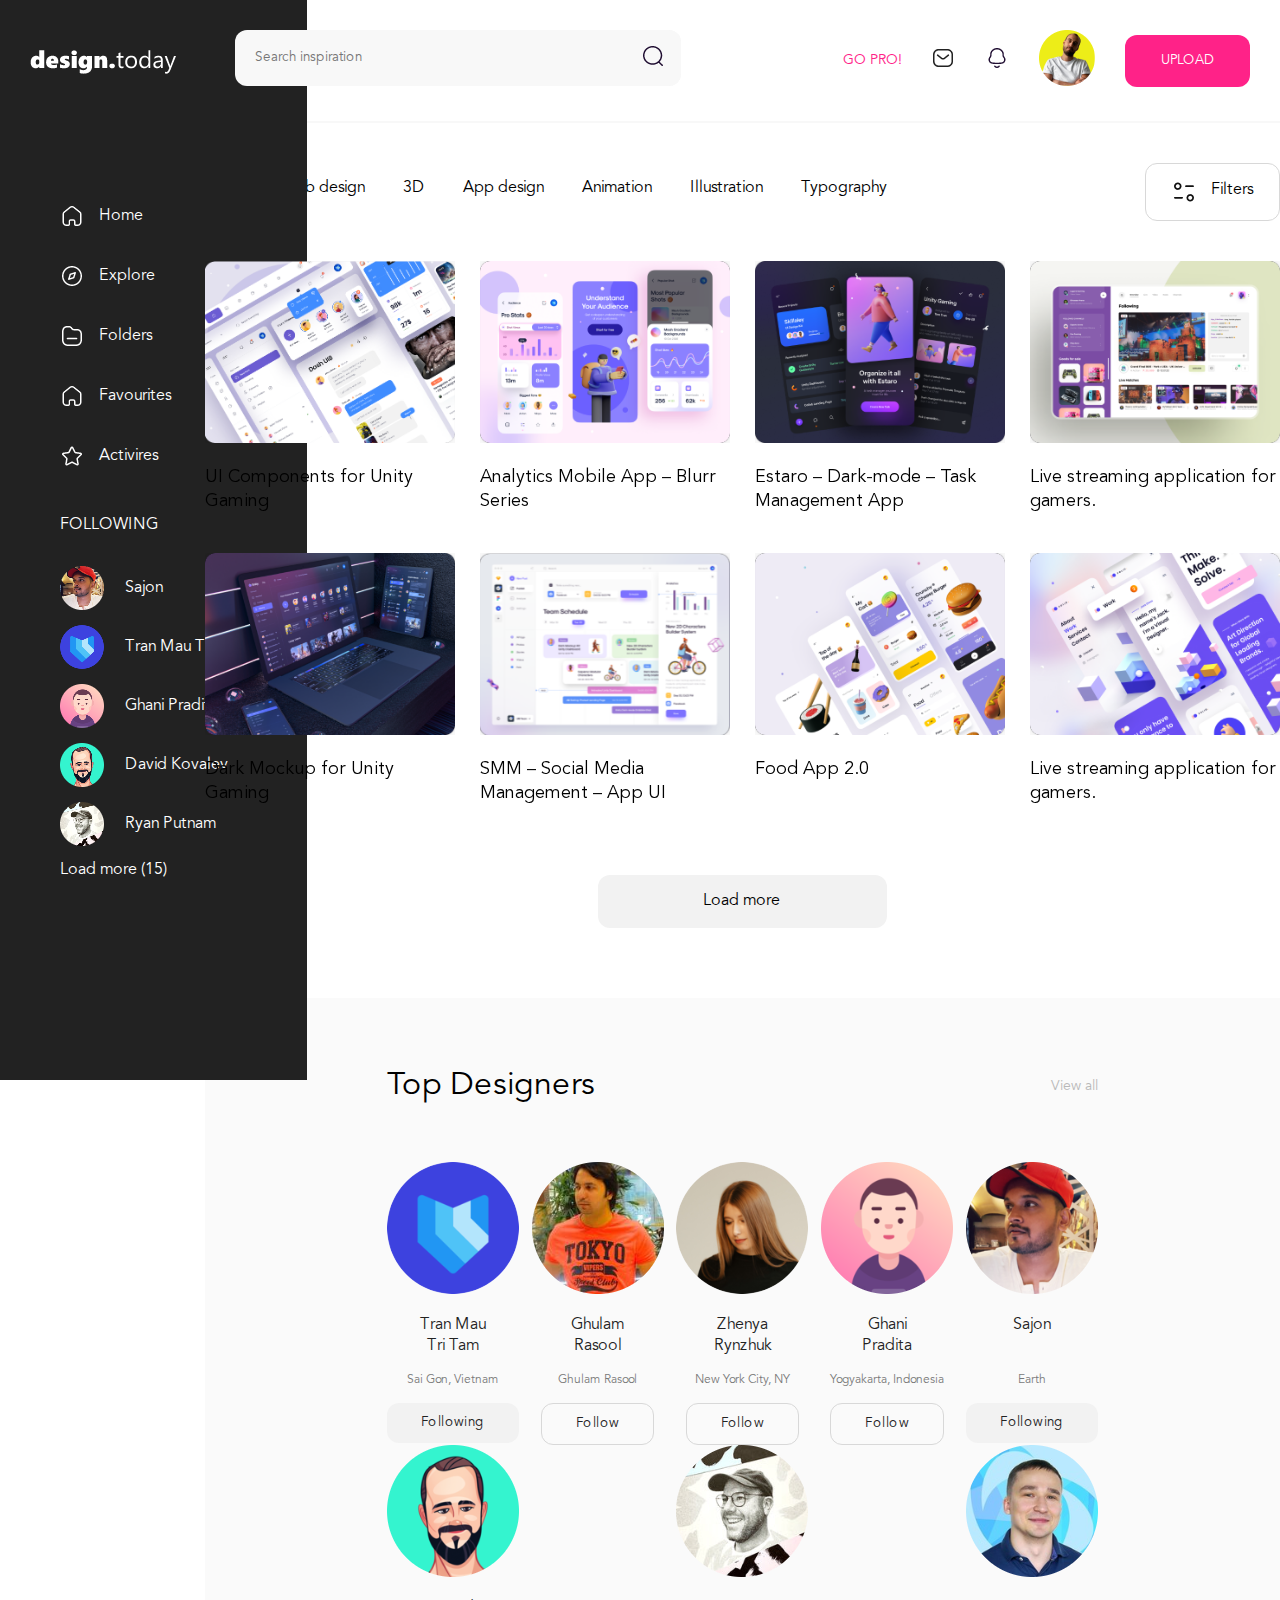
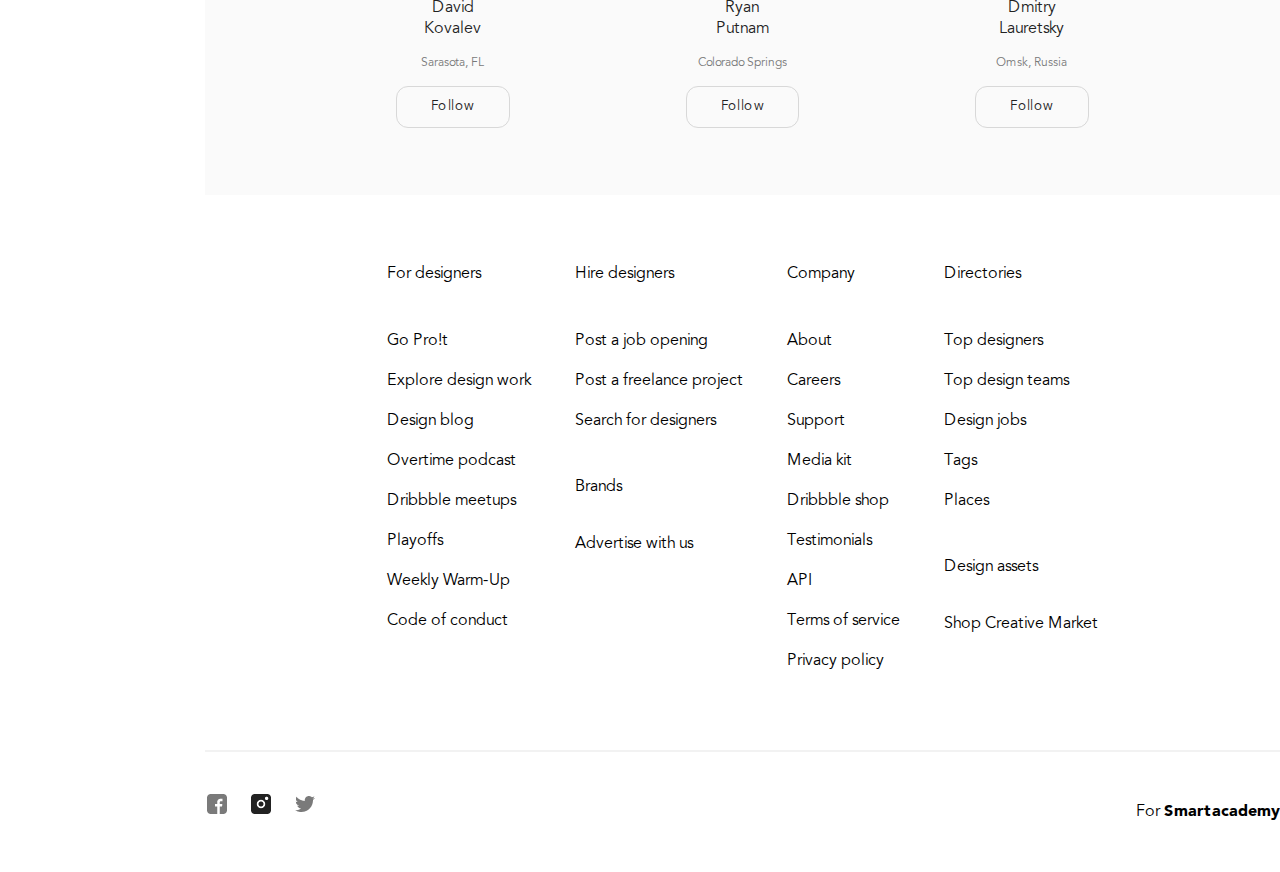
==== index.html @ cfc6f874 "Add html and style files" ====
<!DOCTYPE html>
<html lang="en">
  <head>
    <meta charset="UTF-8" />
    <meta http-equiv="X-UA-Compatible" content="IE=edge" />
    <meta name="description" content="Page for Designers" />
    <meta name="keywords" content="HTML, CSS" />
    <meta name="author" content="Tamar Putkaradze" />
    <meta property="og:url" content="https://ttamar.github.io/midterm_project/" />
    <meta property="og:type" content="article" />
    <meta property="og:title" content="Designers choise" />
    <meta
      property="og:description"
      content="Web design encompasses many different skills and disciplines in the production and maintenance of websites. The different areas of web design include web graphic design; user interface design; authoring, including standardised code and proprietary software; user experience design; and search engine optimization."
    />
    <meta
      property="og:image"
      content="https://cdn.searchenginejournal.com/wp-content/uploads/2020/01/which-web-design-platform-is-right-for-you-5e4d59fb941b9.png"
    />
    <meta name="viewport" content="width=device-width, initial-scale=1.0" />
    <link rel="stylesheet" href="styles/style.css" />
    <link rel="stylesheet" href="styles/font.css" />
    <title>Midterm-project</title>
  </head>
  <body>
    <div class="basegrid">
      <div class="sidebar">
        <div class="blackbackground">
          <div class="navbarcontainer">
            <div class="flex">
              <a href="#">
                <img src="images/design.today.png" alt="logo" />
              </a>
              <div>
                <img src="images/Group 7.png" alt="list" />
              </div>
            </div>
          </div>
          <div>
            <nav>
              <ul>
                <li>
                  <a href="#">
                    <img src="images/Component 5 – 2.png" alt="logo" />
                    <p>Home</p>
                  </a>
                </li>
                <li>
                  <a href="#">
                    <img src="images/Component 3 – 2.png" alt="logo" />
                    <p>Explore</p>
                  </a>
                </li>
                <li>
                  <a href="#">
                    <img src="images/Component 4 – 2.png" alt="logo" />
                    <p>Folders</p>
                  </a>
                </li>
                <li>
                  <a href="#">
                    <img src="images/Component 5 – 2.png" alt="logo" />
                    <p>Favourites</p>
                  </a>
                </li>
                <li>
                  <a href="#">
                    <img src="images/Component 8 – 2.png" alt="logo" />
                    <p>Activires</p>
                  </a>
                </li>
              </ul>
            </nav>
            <div class="followings">
              <p>FOLLOWING</p>
              <div class="followinglist">
                <div>
                  <img src="images/Rectangle 40.png" alt="Sajon" />
                  <p>Sajon</p>
                </div>
                <div>
                  <img src="images/Rectangle 41.png" alt="Tran" />
                  <p>Tran Mau Tri Tam</p>
                </div>
                <div>
                  <img src="images/Rectangle 42.png" alt="Ghani" />
                  <p>Ghani Pradita</p>
                </div>
                <div>
                  <img src="images/Rectangle 43.png" alt="David" />
                  <p>David Kovalev</p>
                </div>
                <div>
                  <img src="images/Rectangle 44.png" alt="Ryan" />
                  <p>Ryan Putnam</p>
                </div>
                <div>
                  <p>Load more (15)</p>
                </div>
              </div>
            </div>
          </div>
        </div>
      </div>
      <div class="maincontainer">
        <header>
          <form action="">
            <div>
              <input
                type="text"
                placeholder="Search inspiration"
                name="search"
              />
              <button>
                <img src="images/Component 9 – 2.png" alt="searchlogo" />
              </button>
            </div>
          </form>
          <div>
            <div class="profilenav">
              <div><p>go pro!</p></div>
              <div><img src="images/Component 11 – 2.png" alt="message" /></div>
              <div>
                <img src="images/Component 7 – 2.png" alt="notificationbell" />
              </div>
              <div>
                <a href="profile.html">
                  <img src="images/Group 33.png" alt="profilepicture" />
                </a>
              </div>
              <div><button>upload</button></div>
            </div>
          </div>
        </header>
        <section class="container">
          <div class="upperbar">
            <div>
              <ul class="flex">
                <li>All</li>
                <li>Web design</li>
                <li>3D</li>
                <li>App design</li>
                <li>Animation</li>
                <li>Illustration</li>
                <li>Typography</li>
              </ul>
            </div>
            <div class="filters">
              <img src="images/Group 18.png" alt="filters" />
              <p>Filters</p>
            </div>
          </div>
          <div class="grid">
            <div class="griditems">
              <div class="add">
                <img src="images/Component 10 – 1.png" alt="plus" />
                <img src="images/Component 6 – 2.png" alt="heart" />
              </div>
              <div>
                <img src="images/Rectangle 45@2x.png" alt="screenshot" />
              </div>
              <div>
                <p>UI Components for Unity Gaming</p>
              </div>
            </div>
            <div class="griditems">
              <div class="add">
                <img src="images/Component 10 – 1.png" alt="plus" />
                <img src="images/Component 6 – 2.png" alt="heart" />
              </div>
              <div>
                <img src="images/Rectangle 46.png" alt="screenshot" />
              </div>
              <div>
                <p>Analytics Mobile App – Blurr Series</p>
              </div>
            </div>
            <div class="griditems">
              <div class="add">
                <img src="images/Component 10 – 1.png" alt="plus" />
                <img src="images/Component 6 – 2.png" alt="heart" />
              </div>
              <div>
                <img src="images/Rectangle 477.png" alt="screenshot" />
              </div>
              <div>
                <p>Estaro – Dark-mode – Task Management App</p>
              </div>
            </div>
            <div class="griditems">
              <div class="add">
                <img src="images/Component 10 – 1.png" alt="plus" />
                <img src="images/Component 6 – 2.png" alt="heart" />
              </div>
              <div>
                <img src="images/Rectangle 488.png" alt="screenshot" />
              </div>
              <div>
                <p>Live streaming application for gamers.</p>
              </div>
            </div>
            <div class="griditems">
              <div class="add">
                <img src="images/Component 10 – 1.png" alt="plus" />
                <img src="images/Component 6 – 2.png" alt="heart" />
              </div>
              <div>
                <img src="images/Rectangle 45.png" alt="screenshot" />
              </div>
              <div>
                <p>Dark Mockup for Unity Gaming</p>
              </div>
            </div>
            <div class="griditems">
              <div class="add">
                <img src="images/Component 10 – 1.png" alt="plus" />
                <img src="images/Component 6 – 2.png" alt="heart" />
              </div>
              <div>
                <img src="images/Rectangle 466.png" alt="screenshot" />
              </div>
              <div>
                <p>SMM – Social Media Management – App UI</p>
              </div>
            </div>
            <div class="griditems">
              <div class="add">
                <img src="images/Component 10 – 1.png" alt="plus" />
                <img src="images/Component 6 – 2.png" alt="heart" />
              </div>
              <div>
                <img src="images/Rectangle 47.png" alt="screenshot" />
              </div>
              <div>
                <p>Food App 2.0</p>
              </div>
            </div>
            <div class="griditems">
              <div class="add">
                <img src="images/Component 10 – 1.png" alt="plus" />
                <img src="images/Component 6 – 2.png" alt="heart" />
              </div>
              <div>
                <img src="images/Rectangle 48.png" alt="screenshot" />
              </div>
              <div>
                <p>Live streaming application for gamers.</p>
              </div>
            </div>
          </div>
          <div class="more">
            <p>Load more</p>
          </div>
        </section>
        <section class="greyback">
          <div class="topdesigners">
            <div class="headline flex">
              <p class="description">Top Designers</p>
              <p class="viewall">View all</p>
            </div>
            <div class="topprofiles">
              <div class="topitems">
                <a href="profile.html">
                  <img src="images/Rectangle 65.png" alt="profilepicture" />
                </a>
                <a href="profile.html" class="username">
                  <p class="username">Tran Mau Tri Tam</p>
                </a>
                <p class="location">Sai Gon, Vietnam</p>
                <button class="activefollow">Following</button>
              </div>
              <div class="topitems">
                <a href="profile.html">
                  <img src="images/Rectangle 69.png" alt="profilepicture" />
                </a>
                <a href="profile.html" class="username">
                  <p class="username">Ghulam Rasool</p>
                </a>
                <p class="location">Ghulam Rasool</p>
                <button class="disactive">Follow</button>
              </div>
              <div class="topitems">
                <a href="profile.html">
                  <img src="images/Rectangle 66.png" alt="profilepicture" />
                </a>
                <a href="profile.html" class="username">
                  <p class="username">Zhenya Rynzhuk</p>
                </a>
                <p class="location">New York City, NY</p>
                <button class="disactive">Follow</button>
              </div>
              <div class="topitems">
                <a href="profile.html">
                  <img src="images/Rectangle 70.png" alt="profilepicture" />
                </a>
                <a href="profile.html" class="username">
                  <p class="username">Ghani Pradita</p>
                </a>
                <p class="location">Yogyakarta, Indonesia</p>
                <button class="disactive">Follow</button>
              </div>
              <div class="topitems">
                <a href="profile.html">
                  <img src="images/Rectangle 67.png" alt="profilepicture" />
                </a>
                <a href="profile.html" class="username">
                  <p class="username smallname">Sajon</p>
                </a>
                <p class="location">Earth</p>
                <button class="activefollow">Following</button>
              </div>
              <div class="topitems">
                <a href="profile.html">
                  <img src="images/Rectangle 71.png" alt="profilepicture" />
                </a>
                <a href="profile.html" class="username">
                  <p class="username">David Kovalev</p>
                </a>
                <p class="location">Sarasota, FL</p>
                <button class="disactive">Follow</button>
              </div>
              <div class="topitems">
                <a href="profile.html">
                  <img src="images/Rectangle 68.png" alt="profilepicture" />
                </a>
                <a href="profile.html" class="username">
                  <p class="username">Ryan Putnam</p>
                </a>
                <p class="location">Colorado Springs</p>
                <button class="disactive">Follow</button>
              </div>
              <div class="topitems">
                <a href="profile.html">
                  <img src="images/Rectangle 72.png" alt="profilepicture" />
                </a>
                <a href="profile.html" class="username">
                  <p class="username">Dmitry Lauretsky</p>
                </a>
                <p class="location">Omsk, Russia</p>
                <button class="disactive">Follow</button>
              </div>
            </div>
          </div>
        </section>
        <section class="flex upperinfo">
          <div class="columnflex">
            <div>
              <p>For designers</p>
            </div>
            <div>
              <ul>
                <li>Go Pro!t</li>
                <li>Explore design work</li>
                <li>Design blog</li>
                <li>Overtime podcast</li>
                <li>Dribbble meetups</li>
                <li>Playoffs</li>
                <li>Weekly Warm-Up</li>
                <li>Code of conduct</li>
              </ul>
            </div>
          </div>
          <div class="columnflex">
            <div>
              <p>Hire designers</p>
            </div>
            <div>
              <ul>
                <li>Post a job opening</li>
                <li>Post a freelance project</li>
                <li>Search for designers</li>
              </ul>
            </div>
            <div>
              <p>Brands</p>
            </div>
            <div>
              <p>Advertise with us</p>
            </div>
          </div>
          <div class="columnflex">
            <div>
              <p>Company</p>
            </div>
            <div>
              <ul>
                <li>About</li>
                <li>Careers</li>
                <li>Support</li>
                <li>Media kit</li>
                <li>Dribbble shop</li>
                <li>Testimonials</li>
                <li>API</li>
                <li>Terms of service</li>
                <li>Privacy policy</li>
              </ul>
            </div>
          </div>
          <div class="columnflex">
            <div>
              <p>Directories</p>
            </div>
            <div>
              <ul>
                <li>Top designers</li>
                <li>Top design teams</li>
                <li>Design jobs</li>
                <li>Tags</li>
                <li>Places</li>
              </ul>
            </div>
            <div>
              <p>Design assets</p>
            </div>
            <div>
              <p>Shop Creative Market</p>
            </div>
          </div>
        </section>
        <footer>
          <div class="socialnetwork">
            <img src="images/Component 12 – 2.png" alt="facebook" />
            <img src="images/Component 13 – 2.png" alt="instagram" />
            <img src="images/Component 14 – 2.png" alt="twitter" />
          </div>
          <div class="smartlogo">
            <span class="smartlogostart">For</span>
            <span class="smartlogoend">Smartacademy</span>
          </div>
        </footer>
      </div>
    </div>
  </body>
</html>
---- styles/style.css ----
* {
  margin: 0;
  padding: 0;
  box-sizing: border-box;
  font-family: "Avenir LT Std";
}
body {
  max-width: 1920px;
  width: 100%;
  margin: 0 auto;
}
ul {
  list-style-type: none;
}
a {
  text-decoration: none;
}
.basegrid {
  display: grid;
  grid-template-columns: 16% 84%;
  position: relative;
}
.blackbackground {
  background-color: #222222;
  padding: 42px 30px;
  height: 1080px;
  position: fixed;
}
.flex {
  display: flex;
  justify-content: space-between;
  justify-items: center;
}
nav {
  margin-top: 106px;
}
ul {
  padding: 0;
}
li a {
  display: flex;
  align-items: center;
  gap: 15px;
  color: #ffffff;
  padding: 18px 30px;
  border-radius: 12px;
}
li a:hover {
  background-color: #ff2288;
  color: #ffffff;
}
.blackbackground p {
  margin: 0;
}
.navigationlist img,
footer img {
  width: 24px;
  height: 24px;
}
.followers {
  padding: 30px auto;
}

.followings {
  color: #ffffff;
  padding: 30px;
}
.followinglist {
  display: grid;
  grid-template-rows: repeat(5, 1fr);
  grid-gap: 15px;
  margin-top: 31px;
}
.followinglist div {
  display: flex;
  align-items: center;
  gap: 21px;
}
header {
  display: flex;
  justify-content: space-between;
  max-width: 1485px;
  width: 100%;
  padding: 30px;
  margin: 0 auto;
  border: 2px #f8f8f8;
  border-bottom-style: solid;
}
/* .container{
  padding: 30px;
  max-width: ;
} */
button {
  border: none;
}
form {
  max-width: 446px;
  width: 100%;
}
input {
  max-width: 446px;
  width: 100%;
  height: 56px;
  background-color: #f8f8f8;
  padding-inline-start: 20px;
  border: none;
  border-radius: 12px;
}
input:focus {
  outline: none;
}
form div {
  max-width: 446px;
  position: relative;
  top: 0;
  left: 0;
}
form button {
  position: absolute;
  right: 0;
  background-color: #f8f8f8;
  width: 56px;
  height: 56px;
  cursor: pointer;
  border-radius: 12px;
}
.profilenav {
  display: flex;
  gap: 30px;
  align-items: center;
  max-width: 420px;
  width: 100%;
  text-transform: uppercase;
  color: #ff2288;
  font-size: 14px;
}
.profilenav p {
  margin: 0;
}
.profilenav button {
  padding: 18px 36px;
  background-color: #ff2288;
  color: #ffffff;
  text-transform: uppercase;
  border-radius: 12px;
}
.heafderprofileimage {
  padding: 16px;
  border: 2px solid #e7e7e7;
  border-radius: 28px;
}
.container {
  max-width: 1231px;
  width: 100%;
  margin: 0 auto;
  padding-top: 40px;
}
.upperbar li {
  padding: 16px 19px;
}
.upperbar li:hover {
  background-color: #f2f2f2;
  border-radius: 12px;
}
.upperbar {
  display: flex;
  justify-content: space-between;
  justify-items: center;
  font-size: 16px;
  margin-bottom: 40px;
}
.filters {
  display: flex;
  justify-content: space-between;
  gap: 15px;
  padding: 16px 26px;
  border: 1px solid #d8d8d8;
  border-radius: 12px;
}
.filters img {
  width: 24px;
  height: 24px;
}
.filters p {
  height: 21px;
  line-height: 21px;
}
.grid {
  display: grid;
  grid-template-columns: repeat(4, 1fr);
  row-gap: 40px;
  column-gap: 25px;
  position: relative;
}
.grid img {
  max-width: 289px;
  width: 100%;
  height: auto;
}
.grid p {
  max-width: 289px;
  font-size: 18px;
  line-height: 24px;
  margin-top: 16px;
}
.griditems {
  position: relative;
  top: 0;
  left: 0;
}
.add img {
  background-color: #ffffff;
  border-radius: 12px;
}
.add {
  display: grid;
  grid-template-rows: repeat(2, 1fr);
  grid-gap: 5px;
  position: absolute;
  left: 20px;
  top: 20px;
  visibility: hidden;
}
.griditems:hover .add{
  visibility: visible;
}

.add img {
  padding: 5px;
}
.more {
  max-width: 289px;
  width: 100%;
  padding: 16px 105px;
  margin: 70px auto;
  border-radius: 12px;
  font-size: 16px;
  line-height: 21px;
  background-color: #f2f2f2;
}
.upperinfo {
  max-width: 1094px;
  margin: 69px 182px;
  font-size: 16px;
  line-height: 21px;
}
.greyback {
  background-color: #fafafa;
  padding: 67px 182px;
}
.topdesigners {
  max-width: 1231px;
  width: 100%;
}
.description {
  font-size: 32px;
  line-height: 43px;
}
.viewall {
  color: #222222;
  font-size: 14px;
  line-height: 19px;
  opacity: 0.3;
}
.topprofiles {
  margin-top: 54px;
  display: flex;
  justify-content: space-between;
  flex-wrap: wrap;
}
.topitems {
  display: flex;
  flex-direction: column;
  gap: 15px;
  align-items: center;
}
.username {
  color: #222222;
  max-width: 70px;
  width: 100%;
  text-align: center;
  font-size: 16px;
  line-height: 21px;
}
.smallname {
  height: 42px;
}
.location {
  color: #222222;
  opacity: 0.6;
  font-size: 12px;
  line-height: 16px;
}
.disactive {
  padding: 12px 34px;
  letter-spacing: 0.42px;
  color: #222222;
  border: 1px solid #d8d8d8;
  border-radius: 12px;
  background-color: #fafafa;
  cursor: pointer;
}
.activefollow {
  border: none;
  padding: 12px 34px;
  letter-spacing: 0.42px;
  color: #222222;
  border-radius: 12px;
  background-color: #f2f2f2;
  cursor: pointer;
}
.columnflex {
  display: flex;
  flex-direction: column;
  gap: 36px;
}
.headline {
  align-items: center;
}
.upperinfo li {
  line-height: 40px;
}
section {
  margin-top: 70px;
}
.prices{
  margin-bottom: 131px;
}
.table {
  max-width: 1231px;
  width: 100%;
  margin: 0 auto;
}
th{
  text-align: left;
  font-weight: normal;
  font-size: 18px;
  line-height: 24px;
  padding: 30px 15px;
  border-bottom: 2px solid #E7E7E7;
}
td {
  text-align: left;
  color: #AFAFAF;
  font-size: 16px;
  line-height: 21px;
  padding: 30px 15px;
  border-bottom: 2px solid #E7E7E7;
}
tr:hover td{
  color: #222222;
  background-color: #F2F2F2;
}
table{
  border-collapse: collapse;
}
tr{
  border-radius: 12px;
}
.pink td{
  color: #ff2288;
}
.pink:hover td{
  background-color: #ff2288;
  color: #222222;
}
.last td{
  border-bottom: none;
}
footer {
  max-width: 1231px;
  width: 100%;
  display: flex;
  justify-content: space-between;
  border: 2px #f2f2f2;
  border-top-style: solid;
  padding: 40px 0;
  margin: 0 auto;
}
.socialnetwork {
  display: flex;
  gap: 20px;
}
.smartlogoend {
  font-weight: bold;
}
.smartlogo {
  font-size: 16px;
  line-height: 40px;
}
---- styles/font.css ----
@font-face {
    font-family: 'Avenir LT Std';
    src: url('../fonts/AvenirLTStd-Black.woff2') format('woff2'),
        url('../fonts/AvenirLTStd-Black.woff') format('woff'),
        url('../fonts/AvenirLTStd-Black.ttf') format('truetype');
    font-weight: 900;
    font-style: normal;
    font-display: swap;
}

@font-face {
    font-family: 'Avenir LT Std';
    src: url('../fonts/AvenirLTStd-Book.woff2') format('woff2'),
        url('../fonts/AvenirLTStd-Book.woff') format('woff'),
        url('../fonts/AvenirLTStd-Book.ttf') format('truetype');
    font-weight: normal;
    font-style: normal;
    font-display: swap;
}
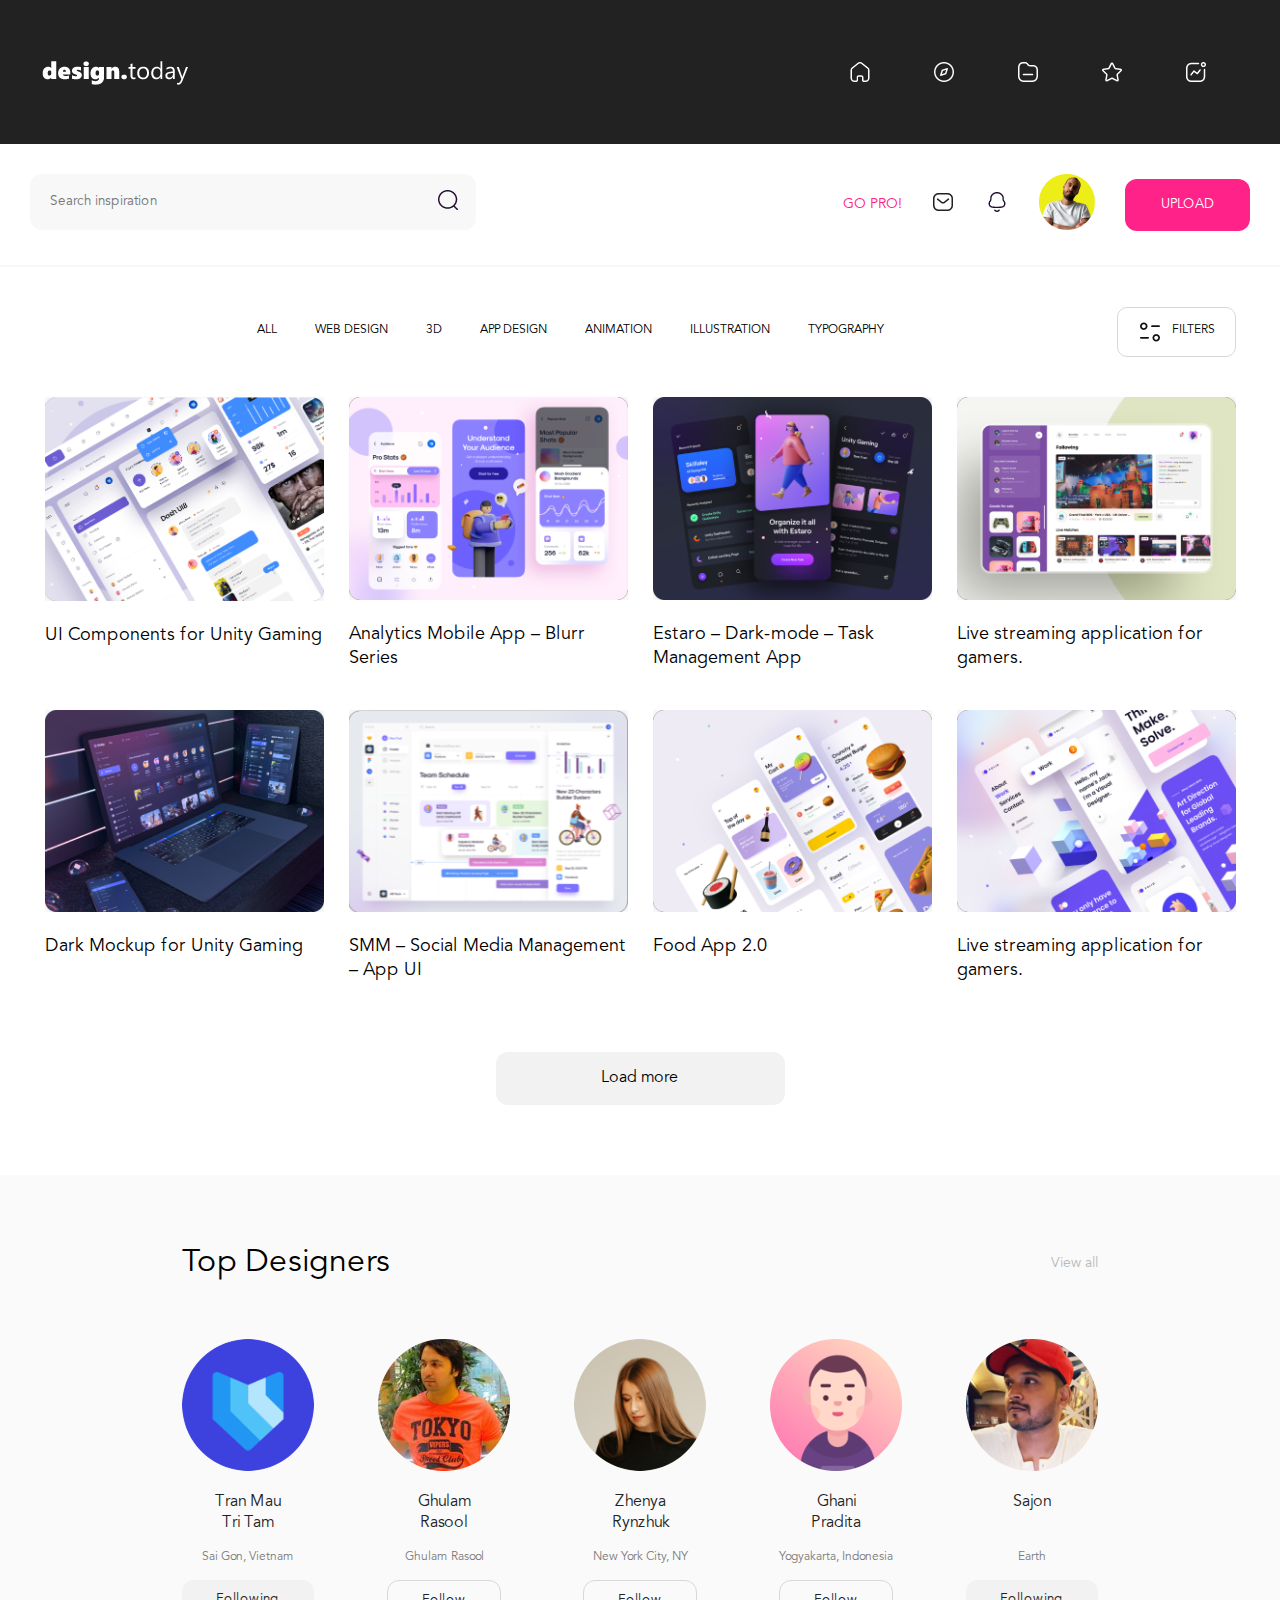
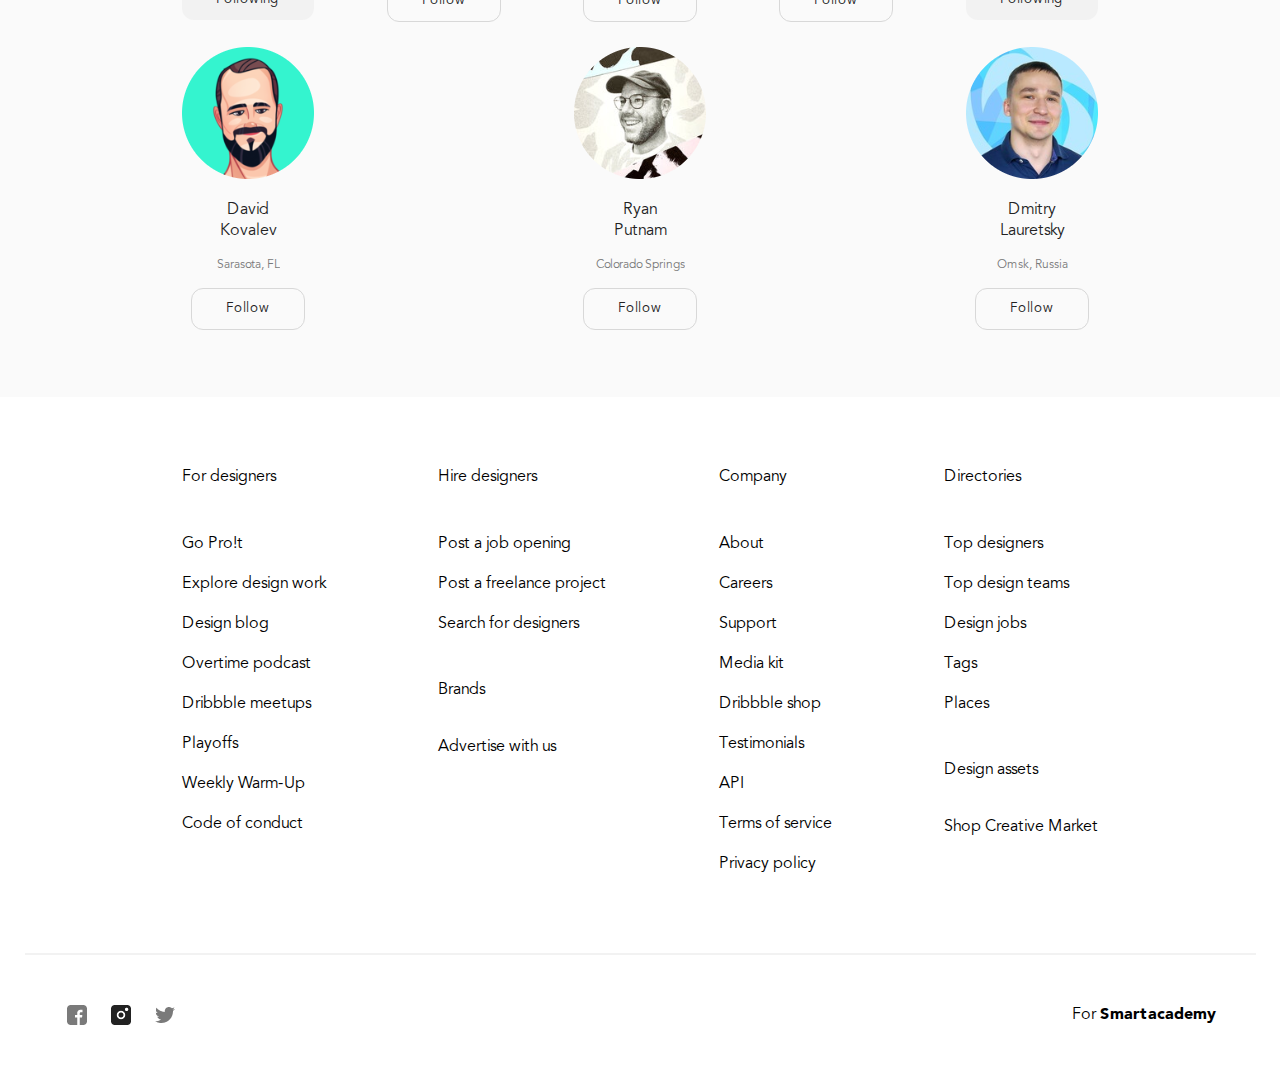
==== commit 9e830177: "add for every resolution" ====
--- a/index.html
+++ b/index.html
@@ -6,7 +6,10 @@
     <meta name="description" content="Page for Designers" />
     <meta name="keywords" content="HTML, CSS" />
     <meta name="author" content="Tamar Putkaradze" />
-    <meta property="og:url" content="https://ttamar.github.io/midterm_project/" />
+    <meta
+      property="og:url"
+      content="https://ttamar.github.io/midterm_project/"
+    />
     <meta property="og:type" content="article" />
     <meta property="og:title" content="Designers choise" />
     <meta
@@ -59,13 +62,13 @@
                 </li>
                 <li>
                   <a href="#">
-                    <img src="images/Component 5 – 2.png" alt="logo" />
+                    <img src="images/Component 8 – 2.png" alt="logo" />
                     <p>Favourites</p>
                   </a>
                 </li>
                 <li>
                   <a href="#">
-                    <img src="images/Component 8 – 2.png" alt="logo" />
+                    <img src="images/Component 1 – 2.png" alt="logo" />
                     <p>Activires</p>
                   </a>
                 </li>
@@ -103,6 +106,51 @@
         </div>
       </div>
       <div class="maincontainer">
+        <div class="unvisibleheader">
+          <div class="blackheader">
+            <div class="blackheadernav flex">
+              <div class="headerlogo">
+                <a href="#">
+                  <img src="images/design.today.png" alt="logo" />
+                </a>
+              </div>
+              <div class="black_nav">
+                <ul class="flex">
+                  <li>
+                    <a href="#">
+                      <img src="images/Component 5 – 2.png" alt="logo" />
+                      <p>Home</p>
+                    </a>
+                  </li>
+                  <li>
+                    <a href="#">
+                      <img src="images/Component 3 – 2.png" alt="logo" />
+                      <p>Explore</p>
+                    </a>
+                  </li>
+                  <li>
+                    <a href="#">
+                      <img src="images/Component 4 – 2.png" alt="logo" />
+                      <p>Folders</p>
+                    </a>
+                  </li>
+                  <li>
+                    <a href="#">
+                      <img src="images/Component 8 – 2.png" alt="logo" />
+                      <p>Favourites</p>
+                    </a>
+                  </li>
+                  <li>
+                    <a href="#">
+                      <img src="images/Component 1 – 2.png" alt="logo" />
+                      <p>Activires</p>
+                    </a>
+                  </li>
+                </ul>
+              </div>
+            </div>
+          </div>
+        </div>
         <header>
           <form action="">
             <div>
@@ -118,9 +166,11 @@
           </form>
           <div>
             <div class="profilenav">
-              <div><p>go pro!</p></div>
-              <div><img src="images/Component 11 – 2.png" alt="message" /></div>
-              <div>
+              <div class="gopro"><p>go pro!</p></div>
+              <div class="message">
+                <img src="images/Component 11 – 2.png" alt="message" />
+              </div>
+              <div class="notificationbell">
                 <img src="images/Component 7 – 2.png" alt="notificationbell" />
               </div>
               <div>
@@ -128,14 +178,19 @@
                   <img src="images/Group 33.png" alt="profilepicture" />
                 </a>
               </div>
-              <div><button>upload</button></div>
+              <div>
+                <button>upload</button>
+              </div>
             </div>
           </div>
         </header>
         <section class="container">
           <div class="upperbar">
+            <div class="menubutton">
+              <button>menu</button>
+            </div>
             <div>
-              <ul class="flex">
+              <ul class="flex menuinfo">
                 <li>All</li>
                 <li>Web design</li>
                 <li>3D</li>
@@ -342,78 +397,86 @@
             </div>
           </div>
         </section>
-        <section class="flex upperinfo">
-          <div class="columnflex">
-            <div>
-              <p>For designers</p>
-            </div>
-            <div>
-              <ul>
-                <li>Go Pro!t</li>
-                <li>Explore design work</li>
-                <li>Design blog</li>
-                <li>Overtime podcast</li>
-                <li>Dribbble meetups</li>
-                <li>Playoffs</li>
-                <li>Weekly Warm-Up</li>
-                <li>Code of conduct</li>
-              </ul>
-            </div>
-          </div>
-          <div class="columnflex">
-            <div>
-              <p>Hire designers</p>
-            </div>
-            <div>
-              <ul>
-                <li>Post a job opening</li>
-                <li>Post a freelance project</li>
-                <li>Search for designers</li>
-              </ul>
-            </div>
-            <div>
-              <p>Brands</p>
-            </div>
-            <div>
-              <p>Advertise with us</p>
-            </div>
-          </div>
-          <div class="columnflex">
-            <div>
-              <p>Company</p>
-            </div>
-            <div>
-              <ul>
-                <li>About</li>
-                <li>Careers</li>
-                <li>Support</li>
-                <li>Media kit</li>
-                <li>Dribbble shop</li>
-                <li>Testimonials</li>
-                <li>API</li>
-                <li>Terms of service</li>
-                <li>Privacy policy</li>
-              </ul>
-            </div>
-          </div>
-          <div class="columnflex">
-            <div>
-              <p>Directories</p>
-            </div>
-            <div>
-              <ul>
-                <li>Top designers</li>
-                <li>Top design teams</li>
-                <li>Design jobs</li>
-                <li>Tags</li>
-                <li>Places</li>
-              </ul>
-            </div>
-            <div>
-              <p>Design assets</p>
-            </div>
-            <div>
-              <p>Shop Creative Market</p>
+        <section class="textwrapper">
+          <div class="unvisiblefooterinfo">
+            <p>For designers</p>
+            <p>Hire designers</p>
+            <p>Company</p>
+            <p>Directories</p>
+          </div>
+          <div class="upperinfo">
+            <div class="columnflex">
+              <div>
+                <p>For designers</p>
+              </div>
+              <div>
+                <ul>
+                  <li>Go Pro!t</li>
+                  <li>Explore design work</li>
+                  <li>Design blog</li>
+                  <li>Overtime podcast</li>
+                  <li>Dribbble meetups</li>
+                  <li>Playoffs</li>
+                  <li>Weekly Warm-Up</li>
+                  <li>Code of conduct</li>
+                </ul>
+              </div>
+            </div>
+            <div class="columnflex">
+              <div>
+                <p>Hire designers</p>
+              </div>
+              <div>
+                <ul>
+                  <li>Post a job opening</li>
+                  <li>Post a freelance project</li>
+                  <li>Search for designers</li>
+                </ul>
+              </div>
+              <div>
+                <p>Brands</p>
+              </div>
+              <div>
+                <p>Advertise with us</p>
+              </div>
+            </div>
+            <div class="columnflex">
+              <div>
+                <p>Company</p>
+              </div>
+              <div>
+                <ul>
+                  <li>About</li>
+                  <li>Careers</li>
+                  <li>Support</li>
+                  <li>Media kit</li>
+                  <li>Dribbble shop</li>
+                  <li>Testimonials</li>
+                  <li>API</li>
+                  <li>Terms of service</li>
+                  <li>Privacy policy</li>
+                </ul>
+              </div>
+            </div>
+            <div class="columnflex">
+              <div>
+                <p>Directories</p>
+              </div>
+              <div>
+                <ul>
+                  <li>Top designers</li>
+                  <li>Top design teams</li>
+                  <li>Design jobs</li>
+                  <li>Tags</li>
+                  <li>Places</li>
+                </ul>
+              </div>
+              <div>
+                <p>Design assets</p>
+              </div>
+              <div>
+                <p>Shop Creative Market</p>
+              </div>
             </div>
           </div>
         </section>
--- a/styles/style.css
+++ b/styles/style.css
@@ -20,6 +20,17 @@
   grid-template-columns: 16% 84%;
   position: relative;
 }
+.blackheader {
+  display: none;
+  background-color: #222222;
+  padding: 42px auto;
+}
+.blackheadernav {
+  padding: 42px;
+}
+.blackfollowinglist {
+  display: flex;
+}
 .blackbackground {
   background-color: #222222;
   padding: 42px 30px;
@@ -30,6 +41,7 @@
   display: flex;
   justify-content: space-between;
   justify-items: center;
+  align-items: center;
 }
 nav {
   margin-top: 106px;
@@ -54,7 +66,8 @@
 }
 .navigationlist img,
 footer img {
-  width: 24px;
+  max-width: 24px;
+  width: 100%;
   height: 24px;
 }
 .followers {
@@ -86,10 +99,6 @@
   border: 2px #f8f8f8;
   border-bottom-style: solid;
 }
-/* .container{
-  padding: 30px;
-  max-width: ;
-} */
 button {
   border: none;
 }
@@ -111,6 +120,7 @@
 }
 form div {
   max-width: 446px;
+  width: 100%;
   position: relative;
   top: 0;
   left: 0;
@@ -143,11 +153,19 @@
   color: #ffffff;
   text-transform: uppercase;
   border-radius: 12px;
+  cursor: pointer;
+}
+.profilenav button:hover {
+  background-color: #b66be2;
+}
+.heafderprofileimage img {
+  width: 24px;
+  height: 24px;
 }
 .heafderprofileimage {
-  padding: 16px;
+  padding: 16px 18px;
   border: 2px solid #e7e7e7;
-  border-radius: 28px;
+  border-radius: 30px;
 }
 .container {
   max-width: 1231px;
@@ -199,6 +217,7 @@
 }
 .grid p {
   max-width: 289px;
+  width: 100%;
   font-size: 18px;
   line-height: 24px;
   margin-top: 16px;
@@ -221,7 +240,7 @@
   top: 20px;
   visibility: hidden;
 }
-.griditems:hover .add{
+.griditems:hover .add {
   visibility: visible;
 }
 
@@ -239,6 +258,8 @@
   background-color: #f2f2f2;
 }
 .upperinfo {
+  display: flex;
+  justify-content: space-between;
   max-width: 1094px;
   margin: 69px 182px;
   font-size: 16px;
@@ -266,6 +287,7 @@
   margin-top: 54px;
   display: flex;
   justify-content: space-between;
+  gap: 25px;
   flex-wrap: wrap;
 }
 .topitems {
@@ -323,7 +345,7 @@
 section {
   margin-top: 70px;
 }
-.prices{
+.prices {
   margin-bottom: 131px;
 }
 .table {
@@ -331,40 +353,40 @@
   width: 100%;
   margin: 0 auto;
 }
-th{
+th {
   text-align: left;
   font-weight: normal;
   font-size: 18px;
   line-height: 24px;
   padding: 30px 15px;
-  border-bottom: 2px solid #E7E7E7;
+  border-bottom: 2px solid #e7e7e7;
 }
 td {
   text-align: left;
-  color: #AFAFAF;
+  color: #afafaf;
   font-size: 16px;
   line-height: 21px;
   padding: 30px 15px;
-  border-bottom: 2px solid #E7E7E7;
-}
-tr:hover td{
-  color: #222222;
-  background-color: #F2F2F2;
-}
-table{
+  border-bottom: 2px solid #e7e7e7;
+}
+tr:hover td {
+  color: #222222;
+  background-color: #f2f2f2;
+}
+table {
   border-collapse: collapse;
 }
-tr{
-  border-radius: 12px;
-}
-.pink td{
+tr {
+  border-radius: 12px;
+}
+.pink td {
   color: #ff2288;
 }
-.pink:hover td{
+.pink:hover td {
   background-color: #ff2288;
   color: #222222;
 }
-.last td{
+.last td {
   border-bottom: none;
 }
 footer {
@@ -372,6 +394,7 @@
   width: 100%;
   display: flex;
   justify-content: space-between;
+  align-items: center;
   border: 2px #f2f2f2;
   border-top-style: solid;
   padding: 40px 0;
@@ -388,3 +411,145 @@
   font-size: 16px;
   line-height: 40px;
 }
+.unvisiblefooterinfo {
+  display: flex;
+  flex-direction: column;
+  align-items: center;
+  margin: 0 auto;
+  display: none;
+}
+.unvisiblefooterinfo p {
+  text-transform: uppercase;
+  font-size: 20px;
+  line-height: 41px;
+  padding: 20px auto;
+  text-align: center;
+  cursor: pointer;
+}
+.unvisiblefooterinfo p:hover {
+  background-color: #afafaf;
+}
+.menubutton button {
+  text-transform: uppercase;
+  font-size: 16px;
+  line-height: 21px;
+  padding: 20px;
+  border: 2px solid #ff2288;
+  border-radius: 12px;
+  margin-left: 20px;
+  cursor: pointer;
+  display: none;
+}
+@media (max-width: 1750px) {
+  .basegrid {
+    grid-template-columns: 100%;
+    position: static;
+  }
+  .sidebar {
+    display: none;
+  }
+  .blackheader {
+    display: block;
+  }
+}
+@media (max-width: 1280px) {
+  .black_nav p {
+    display: none;
+  }
+  .upperbar {
+    font-size: 12px;
+    text-transform: uppercase;
+    padding: auto;
+  }
+  .filters {
+    gap: 10px;
+    padding: 12px 20px;
+    border: 1px solid #d8d8d8;
+    border-radius: 10px;
+    margin-right: 20px;
+  }
+  .grid {
+    margin: auto 20px;
+  }
+  footer {
+    padding: 40px;
+  }
+}
+@media (max-width: 1024px) {
+  header {
+    flex-direction: column;
+    align-items: center;
+    align-content: space-between;
+    gap: 20px;
+  }
+  .grid {
+    grid-template-columns: repeat(2, 1fr);
+  }
+  .griditems {
+    margin: auto;
+  }
+  .filters p {
+    display: none;
+  }
+  td,
+  th {
+    font-size: 12px;
+    line-height: 16px;
+  }
+}
+@media (max-width: 1023px) {
+  .upperinfo {
+    display: none;
+  }
+  .unvisiblefooterinfo {
+    display: block;
+  }
+  .textwrapper {
+    margin: 0 auto;
+  }
+  .menuinfo {
+    display: none;
+  }
+  .menubutton button {
+    display: block;
+  }
+}
+@media (max-width: 768px) {
+  .blackheadernav {
+    flex-direction: column;
+    gap: 20px;
+  }
+  .description {
+    text-align: center;
+  }
+  .viewall {
+    display: none;
+  }
+  .gopro {
+    display: none;
+  }
+  .grid {
+    grid-template-columns: 100%;
+  }
+  .greyback {
+    padding: 40px;
+  }
+  .black_nav li a {
+    padding: 15px;
+  }
+  .black_nav li {
+    gap: 10px;
+  }
+  .profilenav button {
+    padding: 15px;
+  }
+  td,
+  th {
+    font-size: 8px;
+    line-height: 12px;
+    padding: 10px;
+  }
+  .prices {
+    margin: 20px auto;
+  }
+}
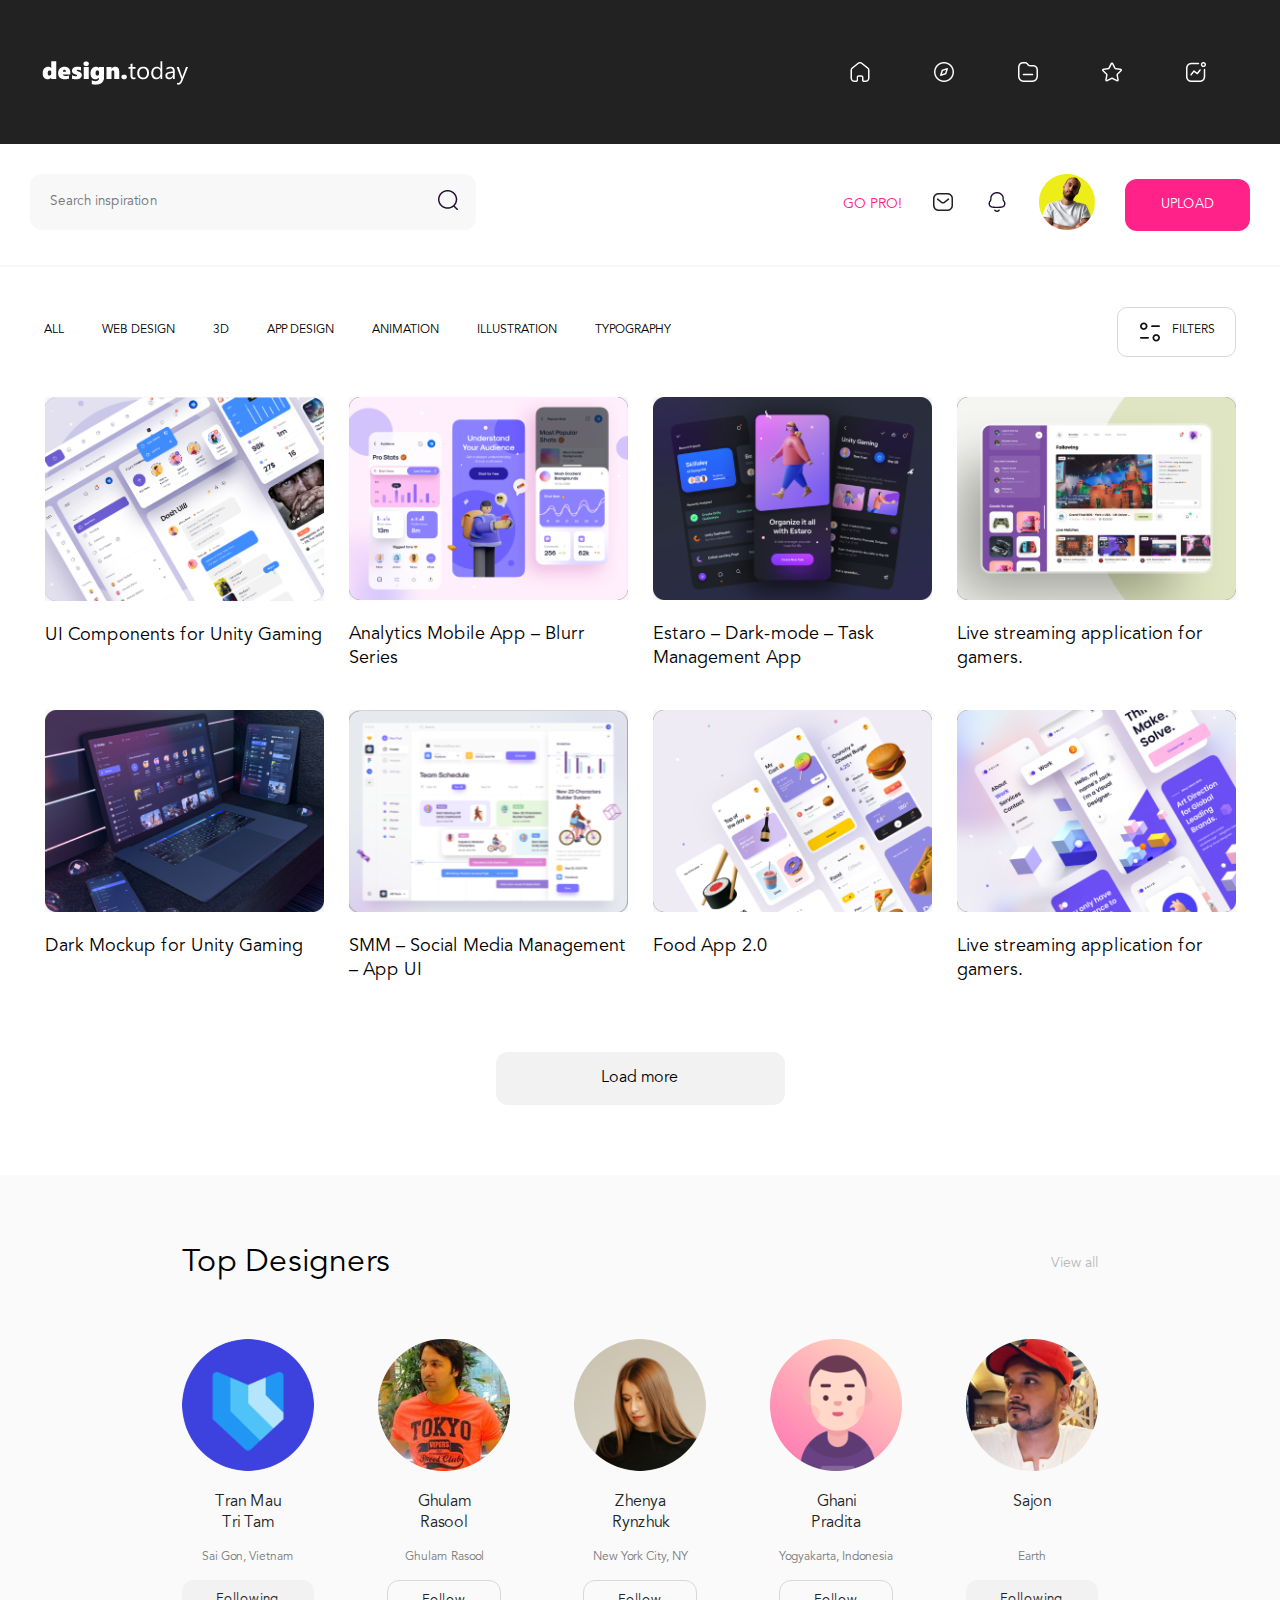
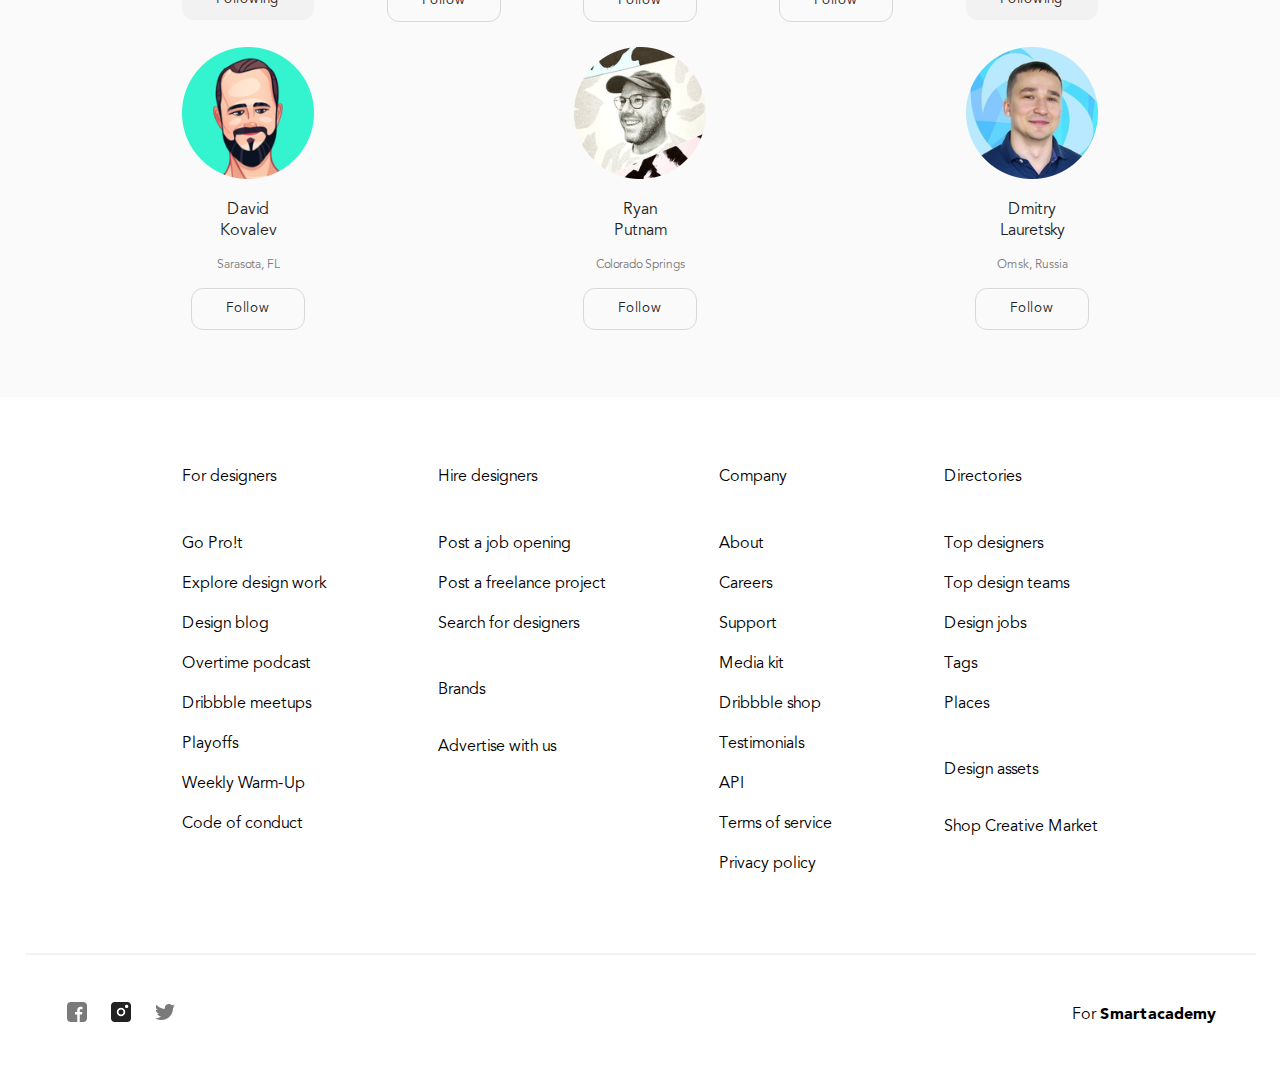
==== commit 6dea3d0b: "add additional changes in css file" ====
--- a/index.html
+++ b/index.html
@@ -482,9 +482,15 @@
         </section>
         <footer>
           <div class="socialnetwork">
-            <img src="images/Component 12 – 2.png" alt="facebook" />
-            <img src="images/Component 13 – 2.png" alt="instagram" />
-            <img src="images/Component 14 – 2.png" alt="twitter" />
+            <a href="https://www.facebook.com/" target="_blank">
+              <img src="images/Component 12 – 2.png" alt="facebook" />
+            </a>
+            <a href="https://www.instagram.com/" target="_blank">
+              <img src="images/Component 13 – 2.png" alt="instagram" />
+            </a>
+            <a href="https://twitter.com/" target="_blank">
+              <img src="images/Component 14 – 2.png" alt="twitter" />
+            </a>
           </div>
           <div class="smartlogo">
             <span class="smartlogostart">For</span>
--- a/styles/style.css
+++ b/styles/style.css
@@ -83,6 +83,7 @@
   grid-template-rows: repeat(5, 1fr);
   grid-gap: 15px;
   margin-top: 31px;
+  cursor: pointer;
 }
 .followinglist div {
   display: flex;
@@ -194,6 +195,9 @@
   padding: 16px 26px;
   border: 1px solid #d8d8d8;
   border-radius: 12px;
+}
+.filters:hover {
+  background-color: #cff0cf;
 }
 .filters img {
   width: 24px;
@@ -257,6 +261,9 @@
   line-height: 21px;
   background-color: #f2f2f2;
 }
+.more:hover {
+  background-color: #cf97f0;
+}
 .upperinfo {
   display: flex;
   justify-content: space-between;
@@ -321,6 +328,9 @@
   border-radius: 12px;
   background-color: #fafafa;
   cursor: pointer;
+}
+.disactive:hover {
+  background-color: #af7b93;
 }
 .activefollow {
   border: none;
@@ -330,6 +340,9 @@
   border-radius: 12px;
   background-color: #f2f2f2;
   cursor: pointer;
+}
+.activefollow:hover {
+  background-color: #cff0cf;
 }
 .columnflex {
   display: flex;
@@ -429,6 +442,9 @@
 .unvisiblefooterinfo p:hover {
   background-color: #afafaf;
 }
+.menubutton {
+  display: none;
+}
 .menubutton button {
   text-transform: uppercase;
   font-size: 16px;
@@ -513,6 +529,9 @@
   .menubutton button {
     display: block;
   }
+  .menubutton {
+    display: block;
+  }
 }
 @media (max-width: 768px) {
   .blackheadernav {
